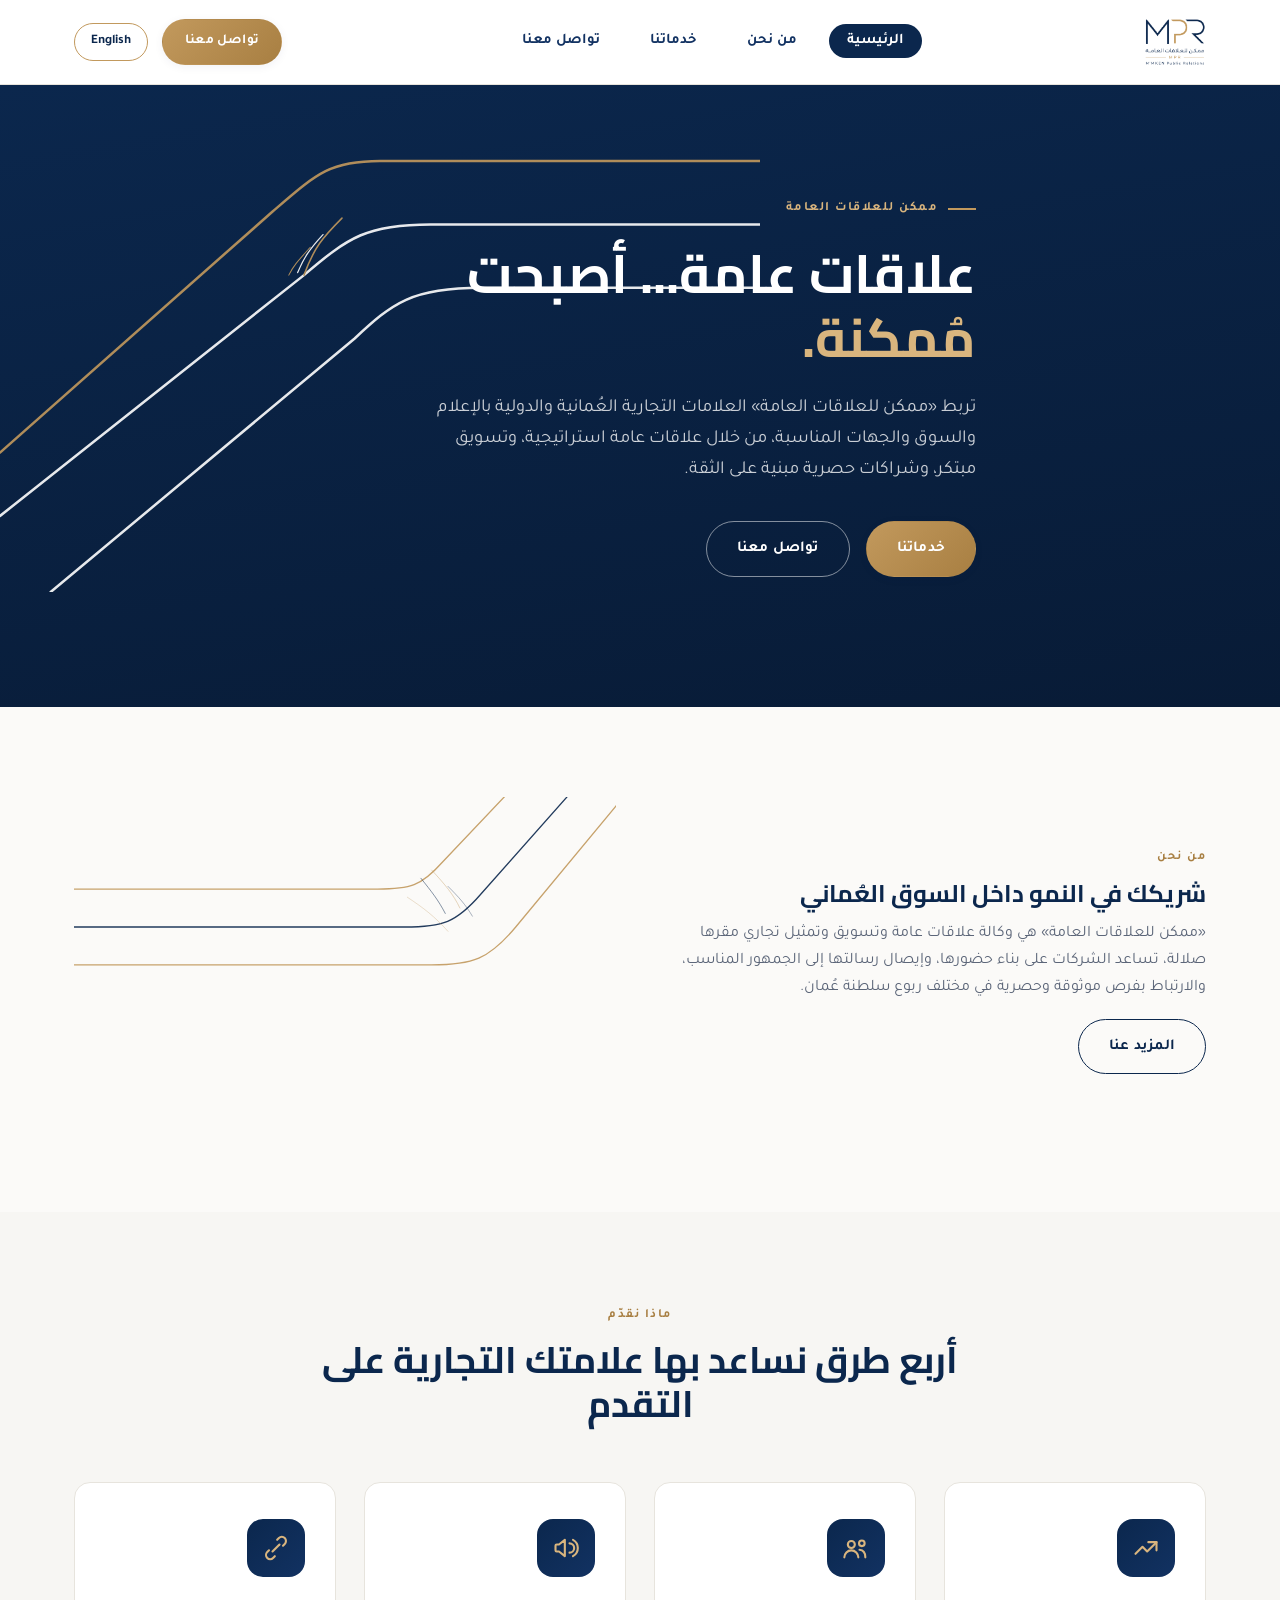
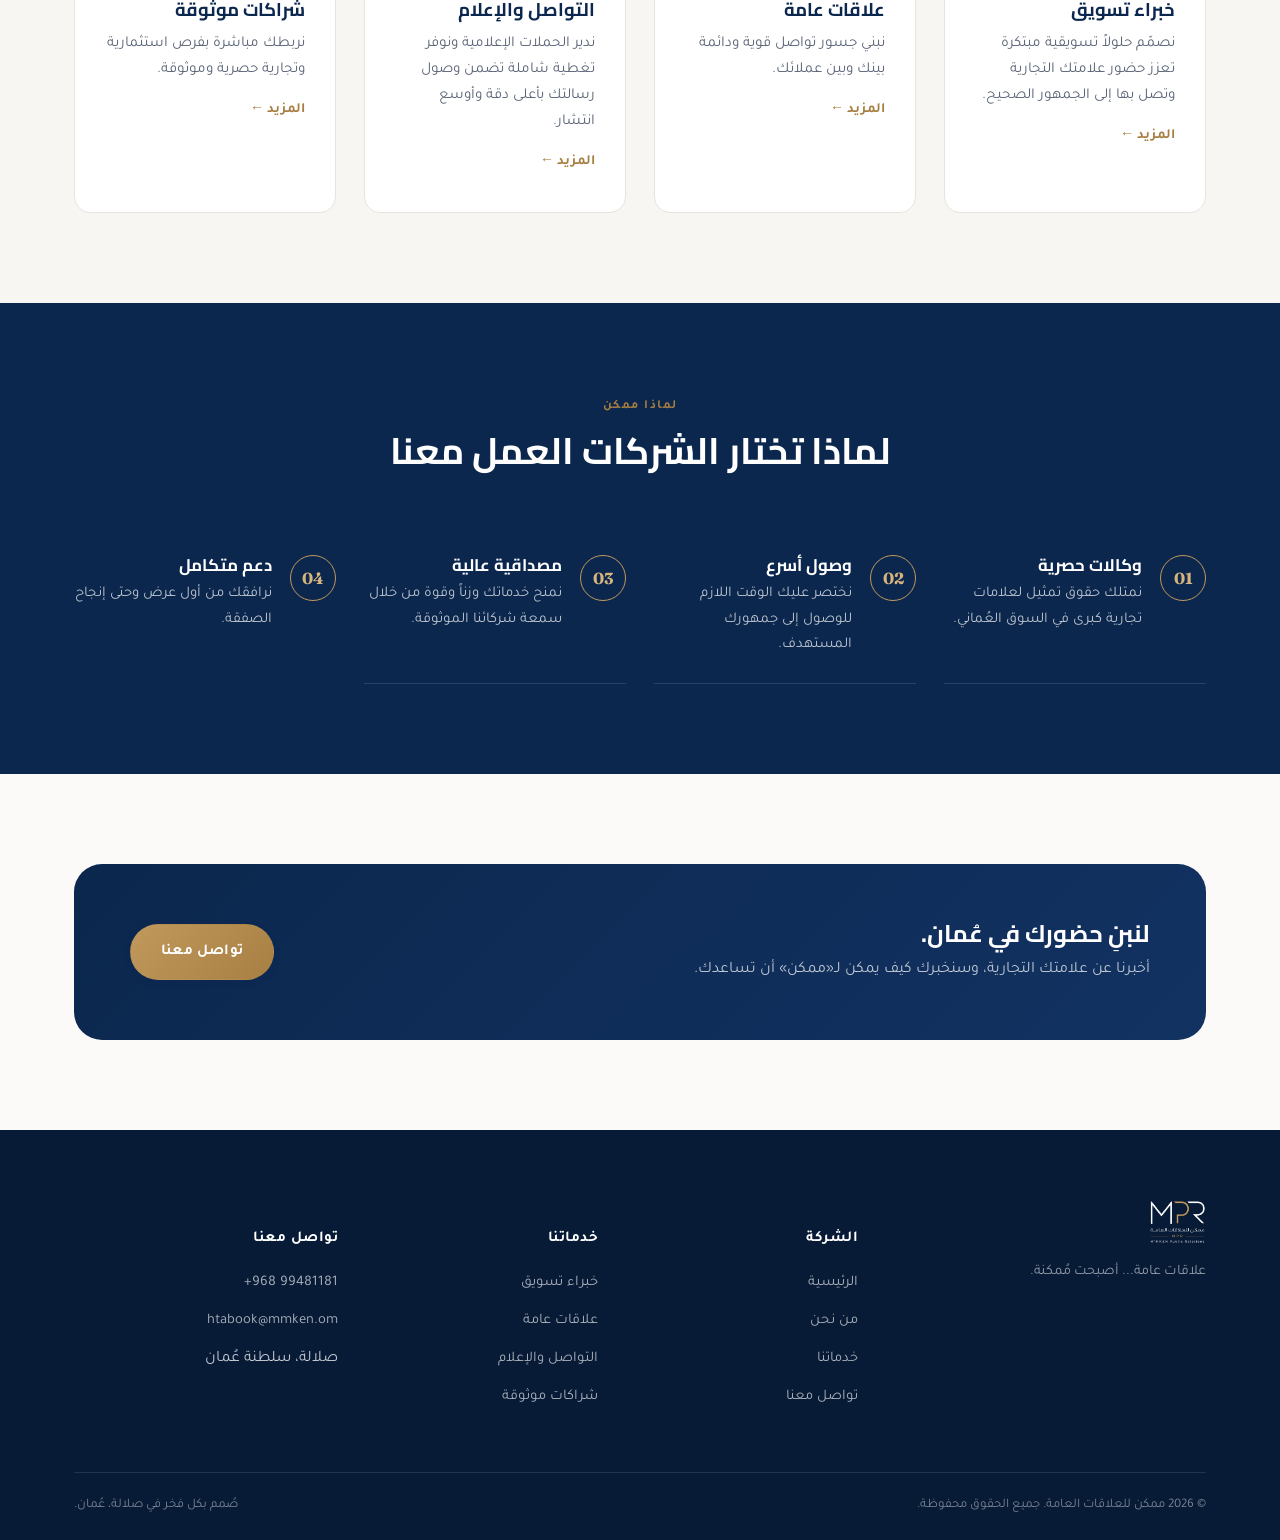
==== index.html @ 1b8ae1e1 "Initial commit: MPR bilingual website Bilingual (Arabic/English) multi-page site for M'mken Public R" ====
<!doctype html>
<html lang="ar" dir="rtl">
<head>
<meta charset="UTF-8">
<meta name="viewport" content="width=device-width, initial-scale=1.0">
<title>ممكن للعلاقات العامة | MPR</title>
<meta name="description" content="ممكن للعلاقات العامة (MPR) — وكالة علاقات عامة وتسويق وشراكات تجارية حصرية مقرها صلالة، سلطنة عُمان.">
<link rel="icon" href="assets/images/logo/favicon-32.png" sizes="32x32">
<link rel="icon" href="assets/images/logo/favicon-256.png" sizes="256x256">
<link rel="apple-touch-icon" href="assets/images/logo/favicon-180.png">
<link rel="preconnect" href="https://fonts.googleapis.com">
<link href="https://fonts.googleapis.com/css2?family=Cairo:wght@400;500;600;700;800&family=Tajawal:wght@400;500;700;800&family=Fraunces:ital,wght@0,500;0,600;0,700;1,500&family=Inter:wght@400;500;600&display=swap" rel="stylesheet">
<link rel="stylesheet" href="assets/css/style.css">
</head>
<body>

<header class="site-header">
  <div class="wrap">
    <a href="index.html" class="brand">
      <img src="assets/images/logo/mpr-logo-color.png" alt="ممكن للعلاقات العامة">
    </a>
    <nav class="main-nav">
      <ul>
        <li><a href="index.html" class="active">الرئيسية</a></li>
        <li><a href="about.html">من نحن</a></li>
        <li><a href="services.html">خدماتنا</a></li>
        <li><a href="contact.html">تواصل معنا</a></li>
      </ul>
      <a href="en/index.html" class="lang-switch lang-switch-mobile">English ⇄</a>
    </nav>
    <div class="header-actions">
      <a href="contact.html" class="btn btn-gold btn-sm header-cta">تواصل معنا</a>
      <a href="en/index.html" class="lang-switch desktop-only">English</a>
      <button class="nav-toggle" aria-label="القائمة"><span></span><span></span><span></span></button>
    </div>
  </div>
</header>

<section class="hero">
  <img class="pattern" src="assets/images/pattern-corner-dark.svg" alt="">
  <div class="container hero-inner">
    <span class="eyebrow">ممكن للعلاقات العامة</span>
    <h1>علاقات عامة... أصبحت <em>مُمكنة.</em></h1>
    <p class="lead">تربط «ممكن للعلاقات العامة» العلامات التجارية العُمانية والدولية بالإعلام والسوق والجهات المناسبة، من خلال علاقات عامة استراتيجية، وتسويق مبتكر، وشراكات حصرية مبنية على الثقة.</p>
    <div class="hero-actions">
      <a href="services.html" class="btn btn-gold">خدماتنا</a>
      <a href="contact.html" class="btn btn-outline">تواصل معنا</a>
    </div>
  </div>
</section>

<section>
  <div class="container grid-2">
    <div>
      <span class="tag">من نحن</span>
      <h2>شريكك في النمو داخل السوق العُماني</h2>
      <p>«ممكن للعلاقات العامة» هي وكالة علاقات عامة وتسويق وتمثيل تجاري مقرها صلالة، تساعد الشركات على بناء حضورها، وإيصال رسالتها إلى الجمهور المناسب، والارتباط بفرص موثوقة وحصرية في مختلف ربوع سلطنة عُمان.</p>
      <a href="about.html" class="btn btn-outline-navy">المزيد عنا</a>
    </div>
    <div>
      <img src="assets/images/pattern-corner-light.svg" alt="" style="width:100%;opacity:.9;">
    </div>
  </div>
</section>

<section class="bg-off">
  <div class="container">
    <div class="section-head center">
      <span class="tag">ماذا نقدّم</span>
      <h2>أربع طرق نساعد بها علامتك التجارية على التقدم</h2>
    </div>
    <div class="grid-4">
      <div class="card">
        <div class="icon"><svg viewBox="0 0 24 24" fill="none" stroke-width="1.8" stroke-linecap="round" stroke-linejoin="round"><polyline points="3,17 9,11 13,15 21,7"/><polyline points="14,7 21,7 21,14"/></svg></div>
        <h3>خبراء تسويق</h3>
        <p>نصمّم حلولاً تسويقية مبتكرة تعزز حضور علامتك التجارية وتصل بها إلى الجمهور الصحيح.</p>
        <a href="services.html" class="more">المزيد ←</a>
      </div>
      <div class="card">
        <div class="icon"><svg viewBox="0 0 24 24" fill="none" stroke-width="1.8" stroke-linecap="round" stroke-linejoin="round"><circle cx="8" cy="9" r="3"/><path d="M2 20c0-3.3 2.7-6 6-6s6 2.7 6 6"/><circle cx="17" cy="8" r="2.4"/><path d="M15 13.5c2.9.3 5 2.6 5 6.5"/></svg></div>
        <h3>علاقات عامة</h3>
        <p>نبني جسور تواصل قوية ودائمة بينك وبين عملائك.</p>
        <a href="services.html" class="more">المزيد ←</a>
      </div>
      <div class="card">
        <div class="icon"><svg viewBox="0 0 24 24" fill="none" stroke-width="1.8" stroke-linecap="round" stroke-linejoin="round"><path d="M3 10v4a1 1 0 001 1h2l5 4V5l-5 4H4a1 1 0 00-1 1z"/><path d="M15 8a4 4 0 010 8"/><path d="M18 5a8 8 0 010 14"/></svg></div>
        <h3>التواصل والإعلام</h3>
        <p>ندير الحملات الإعلامية ونوفر تغطية شاملة تضمن وصول رسالتك بأعلى دقة وأوسع انتشار.</p>
        <a href="services.html" class="more">المزيد ←</a>
      </div>
      <div class="card">
        <div class="icon"><svg viewBox="0 0 24 24" fill="none" stroke-width="1.8" stroke-linecap="round" stroke-linejoin="round"><path d="M9 15l6-6"/><path d="M13 5l1.5-1.5a3.5 3.5 0 015 5L18 10"/><path d="M11 19l-1.5 1.5a3.5 3.5 0 01-5-5L6 14"/></svg></div>
        <h3>شراكات موثوقة</h3>
        <p>نربطك مباشرة بفرص استثمارية وتجارية حصرية وموثوقة.</p>
        <a href="services.html" class="more">المزيد ←</a>
      </div>
    </div>
  </div>
</section>

<section class="bg-navy">
  <div class="container">
    <div class="section-head center">
      <span class="tag">لماذا ممكن</span>
      <h2 style="color:#fff">لماذا تختار الشركات العمل معنا</h2>
    </div>
    <div class="grid-4">
      <div class="why-item">
        <div class="num">01</div>
        <div><h4>وكالات حصرية</h4><p>نمتلك حقوق تمثيل لعلامات تجارية كبرى في السوق العُماني.</p></div>
      </div>
      <div class="why-item">
        <div class="num">02</div>
        <div><h4>وصول أسرع</h4><p>نختصر عليك الوقت اللازم للوصول إلى جمهورك المستهدف.</p></div>
      </div>
      <div class="why-item">
        <div class="num">03</div>
        <div><h4>مصداقية عالية</h4><p>نمنح خدماتك وزناً وقوة من خلال سمعة شركائنا الموثوقة.</p></div>
      </div>
      <div class="why-item">
        <div class="num">04</div>
        <div><h4>دعم متكامل</h4><p>نرافقك من أول عرض وحتى إنجاح الصفقة.</p></div>
      </div>
    </div>
  </div>
</section>

<section>
  <div class="container">
    <div class="cta-band">
      <div>
        <h3>لنبنِ حضورك في عُمان.</h3>
        <p>أخبرنا عن علامتك التجارية، وسنخبرك كيف يمكن لـ«ممكن» أن تساعدك.</p>
      </div>
      <a href="contact.html" class="btn btn-gold">تواصل معنا</a>
    </div>
  </div>
</section>

<footer class="site-footer">
  <div class="container">
    <div class="footer-grid">
      <div>
        <img src="assets/images/logo/mpr-logo-reversed.png" alt="ممكن للعلاقات العامة">
        <p>علاقات عامة... أصبحت مُمكنة.</p>
      </div>
      <div>
        <h5>الشركة</h5>
        <ul>
          <li><a href="index.html">الرئيسية</a></li>
          <li><a href="about.html">من نحن</a></li>
          <li><a href="services.html">خدماتنا</a></li>
          <li><a href="contact.html">تواصل معنا</a></li>
        </ul>
      </div>
      <div>
        <h5>خدماتنا</h5>
        <ul>
          <li><a href="services.html">خبراء تسويق</a></li>
          <li><a href="services.html">علاقات عامة</a></li>
          <li><a href="services.html">التواصل والإعلام</a></li>
          <li><a href="services.html">شراكات موثوقة</a></li>
        </ul>
      </div>
      <div>
        <h5>تواصل معنا</h5>
        <ul>
          <li><a href="tel:+96899481181">99481181 968+</a></li>
          <li><a href="mailto:htabook@mmken.om">htabook@mmken.om</a></li>
          <li><span>صلالة، سلطنة عُمان</span></li>
        </ul>
      </div>
    </div>
    <div class="footer-bottom">
      <span>© 2026 ممكن للعلاقات العامة. جميع الحقوق محفوظة.</span>
      <span>صُمم بكل فخر في صلالة، عُمان.</span>
    </div>
  </div>
</footer>

<script src="assets/js/main.js"></script>
</body>
</html>
---- assets/css/style.css ----
/* ===================================================================
   MPR — M'mken Public Relations — Design System
   =================================================================== */

:root{
  --navy-900:#081B36;
  --navy-800:#0B274D;
  --navy-700:#123262;
  --navy-600:#1B4079;
  --gold-600:#A87F42;
  --gold-500:#C2995D;
  --gold-300:#D9B57E;
  --gold-100:#F3E6D0;
  --white:#FFFFFF;
  --off-white:#F7F6F3;
  --paper:#FBFAF8;
  --ink:#16233D;
  --gray-600:#5B6578;
  --gray-400:#8891A0;
  --gray-200:#E4E6EC;
  --line:#E7E4DD;

  --shadow-sm: 0 2px 10px rgba(11,39,77,0.06);
  --shadow-md: 0 10px 30px rgba(11,39,77,0.10);
  --shadow-lg: 0 20px 60px rgba(11,39,77,0.16);

  --radius-sm: 10px;
  --radius-md: 16px;
  --radius-lg: 28px;

  --container: 1180px;
  --font-en-head: 'Fraunces', 'Georgia', serif;
  --font-en-body: 'Inter', 'Segoe UI', sans-serif;
  --font-ar-head: 'Cairo', 'Tahoma', sans-serif;
  --font-ar: 'Tajawal', 'Tahoma', sans-serif;
}

*,*::before,*::after{box-sizing:border-box;}
html{scroll-behavior:smooth;}
body{
  margin:0;
  background:var(--paper);
  color:var(--ink);
  font-family:var(--font-en-body);
  font-size:16px;
  line-height:1.7;
  -webkit-font-smoothing:antialiased;
  overflow-x:hidden;
}
html[lang="ar"] body{ font-family:var(--font-ar); }

h1,h2,h3,h4{
  font-family:var(--font-en-head);
  color:var(--navy-800);
  line-height:1.2;
  margin:0 0 .5em;
  font-weight:600;
  letter-spacing:-.01em;
}
html[lang="ar"] h1, html[lang="ar"] h2, html[lang="ar"] h3, html[lang="ar"] h4{
  font-family:var(--font-ar-head);
  font-weight:700;
  letter-spacing:0;
}
p{margin:0 0 1em;color:var(--gray-600);}
a{color:inherit;text-decoration:none;}
img{max-width:100%;display:block;}
ul{margin:0;padding:0;list-style:none;}
button{font-family:inherit;}

.container{
  max-width:var(--container);
  margin:0 auto;
  padding:0 24px;
}

/* ---------- Buttons ---------- */
.btn{
  display:inline-flex;
  align-items:center;
  gap:8px;
  padding:14px 30px;
  border-radius:999px;
  font-weight:600;
  font-size:.95rem;
  letter-spacing:.2px;
  transition:all .25s ease;
  border:1.5px solid transparent;
  cursor:pointer;
  white-space:nowrap;
}
.btn-gold{
  background:linear-gradient(135deg, var(--gold-500), var(--gold-600));
  color:var(--white);
  box-shadow:var(--shadow-sm);
}
.btn-sm{ padding:10px 22px; font-size:.85rem; }
.btn-gold:hover{ transform:translateY(-2px); box-shadow:var(--shadow-md); }
.btn-outline{
  background:transparent;
  border-color:rgba(255,255,255,.5);
  color:var(--white);
}
.btn-outline:hover{ background:rgba(255,255,255,.12); border-color:#fff; }
.btn-outline-navy{
  background:transparent;
  border-color:var(--navy-800);
  color:var(--navy-800);
}
.btn-outline-navy:hover{ background:var(--navy-800); color:#fff; }

/* ---------- Header ---------- */
.site-header{
  position:sticky; top:0; z-index:1000;
  background:var(--white);
  border-bottom:1px solid var(--line);
  box-shadow:0 1px 0 rgba(11,39,77,.03);
  transition:box-shadow .25s ease;
}
.site-header .wrap{
  display:flex; align-items:center; justify-content:space-between;
  padding:18px 24px;
  max-width:var(--container);
  margin:0 auto;
  gap:24px;
}
.brand{ display:flex; align-items:center; gap:10px; }
.brand img{ height:48px; width:auto; }

.main-nav{ display:flex; align-items:center; gap:36px; }
.main-nav ul{ display:flex; align-items:center; gap:14px; }
.main-nav a{
  font-weight:600; font-size:.92rem; color:var(--navy-700);
  position:relative; padding:10px 18px; border-radius:999px;
  transition:background .2s ease, color .2s ease;
}
.main-nav a:hover{ background:var(--off-white); color:var(--navy-800); }
.main-nav a.active{ color:var(--white); background:var(--navy-800); }

.header-actions{ display:flex; align-items:center; gap:14px; }
.header-cta{ display:inline-flex; }
.lang-switch{
  display:flex; align-items:center; gap:6px;
  border:1.5px solid var(--gold-500); border-radius:999px;
  padding:7px 16px; font-weight:600; font-size:.82rem; color:var(--navy-800);
  transition:background .2s ease, color .2s ease;
}
.lang-switch:hover{ background:var(--navy-800); border-color:var(--navy-800); color:#fff; }

.lang-switch-mobile{ display:none; }

.nav-toggle{
  display:none; flex-direction:column; gap:5px; background:none; border:none; cursor:pointer; padding:6px;
}
.nav-toggle span{ width:26px; height:2.5px; background:var(--navy-800); border-radius:2px; }

/* ---------- Hero ---------- */
.hero{
  position:relative;
  background:linear-gradient(170deg, var(--navy-800) 0%, var(--navy-900) 100%);
  color:#fff;
  overflow:hidden;
  padding:110px 0 130px;
}
.hero .pattern{
  position:absolute; inset-inline-end:0; top:0; width:min(760px,70%); height:auto; opacity:.9; pointer-events:none;
}
html[dir="rtl"] .hero .pattern{ transform:scaleX(-1); }
.hero-inner{ position:relative; z-index:2; max-width:720px; }
.eyebrow{
  display:inline-flex; align-items:center; gap:10px;
  color:var(--gold-300); font-weight:600; letter-spacing:1.5px; text-transform:uppercase; font-size:.8rem;
  margin-bottom:22px;
}
.eyebrow::before{ content:''; width:28px; height:2px; background:var(--gold-500); }
.hero h1{
  color:#fff; font-size:clamp(2.2rem, 4.2vw, 3.4rem); margin-bottom:22px;
}
.hero h1 em{ font-style:normal; color:var(--gold-300); }
.hero p.lead{
  color:rgba(255,255,255,.78); font-size:1.15rem; max-width:560px; margin-bottom:34px;
}
.hero-actions{ display:flex; gap:16px; flex-wrap:wrap; }

.page-hero{
  position:relative;
  background:linear-gradient(170deg, var(--navy-800) 0%, var(--navy-900) 100%);
  color:#fff; padding:80px 0 90px; overflow:hidden;
}
.page-hero .pattern{ position:absolute; inset-inline-end:0; top:0; width:min(560px,60%); opacity:.85; }
html[dir="rtl"] .page-hero .pattern{ transform:scaleX(-1); }
.page-hero .wrap{ position:relative; z-index:2; }
.page-hero .crumb{ color:var(--gold-300); font-weight:600; font-size:.85rem; letter-spacing:1px; text-transform:uppercase; margin-bottom:14px; display:block;}
.page-hero h1{ color:#fff; font-size:clamp(1.9rem,3.6vw,2.8rem); max-width:700px; }
.page-hero p{ color:rgba(255,255,255,.75); max-width:600px; font-size:1.05rem; margin-top:14px; }

/* ---------- Sections ---------- */
section{ padding:90px 0; }
.section-sm{ padding:60px 0; }
.section-head{ max-width:640px; margin-bottom:56px; }
.section-head.center{ margin-inline:auto; text-align:center; }
.tag{
  display:inline-block; color:var(--gold-600); font-weight:700; letter-spacing:1.5px;
  text-transform:uppercase; font-size:.78rem; margin-bottom:12px;
}
.section-head h2{ font-size:clamp(1.6rem, 3vw, 2.3rem); }
.bg-navy{ background:var(--navy-800); color:#fff; }
.bg-navy h2, .bg-navy h3, .bg-navy h4{ color:#fff; }
.bg-navy p{ color:rgba(255,255,255,.72); }
.bg-off{ background:var(--off-white); }

/* ---------- Grids & Cards ---------- */
.grid-4{ display:grid; grid-template-columns:repeat(4,1fr); gap:28px; }
.grid-2{ display:grid; grid-template-columns:1fr 1fr; gap:48px; align-items:center; }
.grid-3{ display:grid; grid-template-columns:repeat(3,1fr); gap:28px; }

.card{
  background:#fff; border:1px solid var(--line); border-radius:var(--radius-md);
  padding:36px 30px; transition:all .3s ease; height:100%;
}
.card:hover{ box-shadow:var(--shadow-md); transform:translateY(-4px); border-color:transparent; }
.card .icon{
  width:58px; height:58px; border-radius:16px;
  background:linear-gradient(135deg, var(--navy-800), var(--navy-700));
  display:flex; align-items:center; justify-content:center; margin-bottom:22px;
}
.card .icon svg{ width:28px; height:28px; stroke:var(--gold-300); }
.card h3{ font-size:1.15rem; margin-bottom:10px; }
.card p{ font-size:.95rem; margin-bottom:0; }
.card a.more{ color:var(--gold-600); font-weight:600; font-size:.88rem; display:inline-flex; align-items:center; gap:6px; margin-top:16px; }

.why-item{ display:flex; gap:18px; padding:26px 0; border-bottom:1px solid rgba(255,255,255,.12); }
.why-item:last-child{ border-bottom:none; }
.why-item .num{
  flex:0 0 auto; width:46px; height:46px; border-radius:50%;
  border:1.5px solid var(--gold-500); color:var(--gold-300);
  display:flex; align-items:center; justify-content:center; font-weight:700; font-family:var(--font-en-head);
}
.why-item h4{ color:#fff; margin-bottom:6px; font-size:1.05rem; }
.why-item p{ margin-bottom:0; font-size:.93rem; }

/* ---------- Service detail blocks ---------- */
.service-block{ padding:70px 0; border-bottom:1px solid var(--line); }
.service-block:last-of-type{ border-bottom:none; }
.service-media{
  border-radius:var(--radius-lg);
  background:linear-gradient(145deg, var(--navy-800), var(--navy-600));
  aspect-ratio:4/3; position:relative; overflow:hidden;
  display:flex; align-items:center; justify-content:center;
}
.service-media svg{ width:34%; height:34%; stroke:var(--gold-300); opacity:.9; }
.service-media .pattern{ position:absolute; inset-inline-end:-10%; bottom:-10%; width:70%; opacity:.5; }
.service-index{
  font-family:var(--font-en-head); font-weight:700; font-size:.85rem; color:var(--gold-600);
  letter-spacing:1.5px; margin-bottom:10px; display:block;
}
.service-list{ margin-top:22px; display:flex; flex-direction:column; gap:12px; }
.service-list li{ display:flex; gap:12px; align-items:flex-start; color:var(--ink); font-size:.96rem; }
.service-list li svg{ flex:0 0 auto; width:18px; height:18px; stroke:var(--gold-600); margin-top:3px; }

/* ---------- Stats ---------- */
.stats{ display:grid; grid-template-columns:repeat(4,1fr); gap:24px; text-align:center; }
.stats .stat strong{ display:block; font-family:var(--font-en-head); font-size:2.2rem; color:var(--gold-500); }
.stats .stat span{ color:rgba(255,255,255,.7); font-size:.85rem; letter-spacing:.3px; }

/* ---------- CTA band ---------- */
.cta-band{
  background:linear-gradient(135deg, var(--navy-800), var(--navy-700));
  border-radius:var(--radius-lg);
  padding:56px; display:flex; align-items:center; justify-content:space-between; gap:30px;
  color:#fff; flex-wrap:wrap; position:relative; overflow:hidden;
}
.cta-band h3{ color:#fff; margin-bottom:8px; font-size:1.5rem; }
.cta-band p{ color:rgba(255,255,255,.72); margin-bottom:0; }

/* ---------- Contact ---------- */
.contact-grid{ display:grid; grid-template-columns:1fr 1.1fr; gap:50px; }
.contact-card{
  background:#fff; border:1px solid var(--line); border-radius:var(--radius-md);
  padding:28px; display:flex; gap:18px; align-items:flex-start; margin-bottom:18px;
}
.contact-card .icon{
  width:50px; height:50px; border-radius:14px; flex:0 0 auto;
  background:var(--gold-100); display:flex; align-items:center; justify-content:center;
}
.contact-card .icon svg{ width:24px; height:24px; stroke:var(--gold-600); }
.contact-card h4{ margin-bottom:4px; font-size:1rem; }
.contact-card a{ color:var(--navy-800); font-weight:600; }
.contact-card a:hover{ color:var(--gold-600); }

form.contact-form{ background:#fff; border:1px solid var(--line); border-radius:var(--radius-lg); padding:36px; }
.form-row{ display:grid; grid-template-columns:1fr 1fr; gap:18px; margin-bottom:18px; }
.form-group{ margin-bottom:18px; display:flex; flex-direction:column; gap:8px; }
.form-group label{ font-size:.85rem; font-weight:600; color:var(--navy-800); }
.form-group input, .form-group textarea{
  border:1.5px solid var(--gray-200); border-radius:10px; padding:13px 16px; font-family:inherit; font-size:.95rem;
  background:var(--off-white); transition:border-color .2s;
}
.form-group input:focus, .form-group textarea:focus{ outline:none; border-color:var(--gold-500); background:#fff; }
.form-group textarea{ resize:vertical; min-height:120px; }

.map-note{
  margin-top:8px; border-radius:var(--radius-md); overflow:hidden; border:1px solid var(--line);
  background:var(--off-white); padding:40px; text-align:center; color:var(--gray-600);
}

/* ---------- Footer ---------- */
footer.site-footer{ background:var(--navy-900); color:rgba(255,255,255,.75); padding:70px 0 0; }
.footer-grid{ display:grid; grid-template-columns:1.4fr 1fr 1fr 1.2fr; gap:40px; padding-bottom:50px; border-bottom:1px solid rgba(255,255,255,.1); }
.footer-grid img{ height:44px; margin-bottom:16px; }
.footer-grid p{ color:rgba(255,255,255,.55); font-size:.9rem; }
.footer-grid h5{ color:#fff; font-size:.95rem; margin-bottom:18px; letter-spacing:.5px; }
.footer-grid ul li{ margin-bottom:11px; }
.footer-grid a{ color:rgba(255,255,255,.65); font-size:.92rem; }
.footer-grid a:hover{ color:var(--gold-300); }
.footer-bottom{ display:flex; justify-content:space-between; padding:22px 0; font-size:.82rem; color:rgba(255,255,255,.45); flex-wrap:wrap; gap:10px; }

/* ---------- Mobile ---------- */
@media (max-width: 980px){
  .grid-4{ grid-template-columns:repeat(2,1fr); }
  .grid-3{ grid-template-columns:repeat(2,1fr); }
  .grid-2{ grid-template-columns:1fr; }
  .contact-grid{ grid-template-columns:1fr; }
  .footer-grid{ grid-template-columns:1fr 1fr; }
  .stats{ grid-template-columns:repeat(2,1fr); gap:30px; }
}
@media (max-width: 760px){
  .main-nav{ position:fixed; inset-inline-start:0; top:71px; width:100%; height:0; overflow:hidden;
    background:#fff; flex-direction:column; align-items:flex-start; gap:0; transition:height .3s ease; z-index:999;}
  .main-nav.open{ height:calc(100vh - 71px); overflow-y:auto; }
  .main-nav ul{ flex-direction:column; width:100%; padding:20px 24px; gap:0; }
  .main-nav ul li{ width:100%; border-bottom:1px solid var(--line); }
  .main-nav ul li a{ display:block; padding:16px 4px; border-radius:0; background:none !important; }
  .main-nav ul li a.active{ color:var(--gold-600); }
  .main-nav > .lang-switch-mobile{ display:flex; padding:14px 24px; margin:10px 24px 0; width:fit-content; }
  .nav-toggle{ display:flex; }
  .header-actions .lang-switch.desktop-only{ display:none; }
  .header-cta{ display:none; }
  .grid-4{ grid-template-columns:1fr; }
  .grid-3{ grid-template-columns:1fr; }
  .form-row{ grid-template-columns:1fr; }
  .cta-band{ flex-direction:column; text-align:center; padding:40px 26px; }
  .footer-grid{ grid-template-columns:1fr; gap:30px; }
  section{ padding:60px 0; }
  .hero{ padding:70px 0 90px; }
  .service-block .grid-2{ gap:30px; }
}
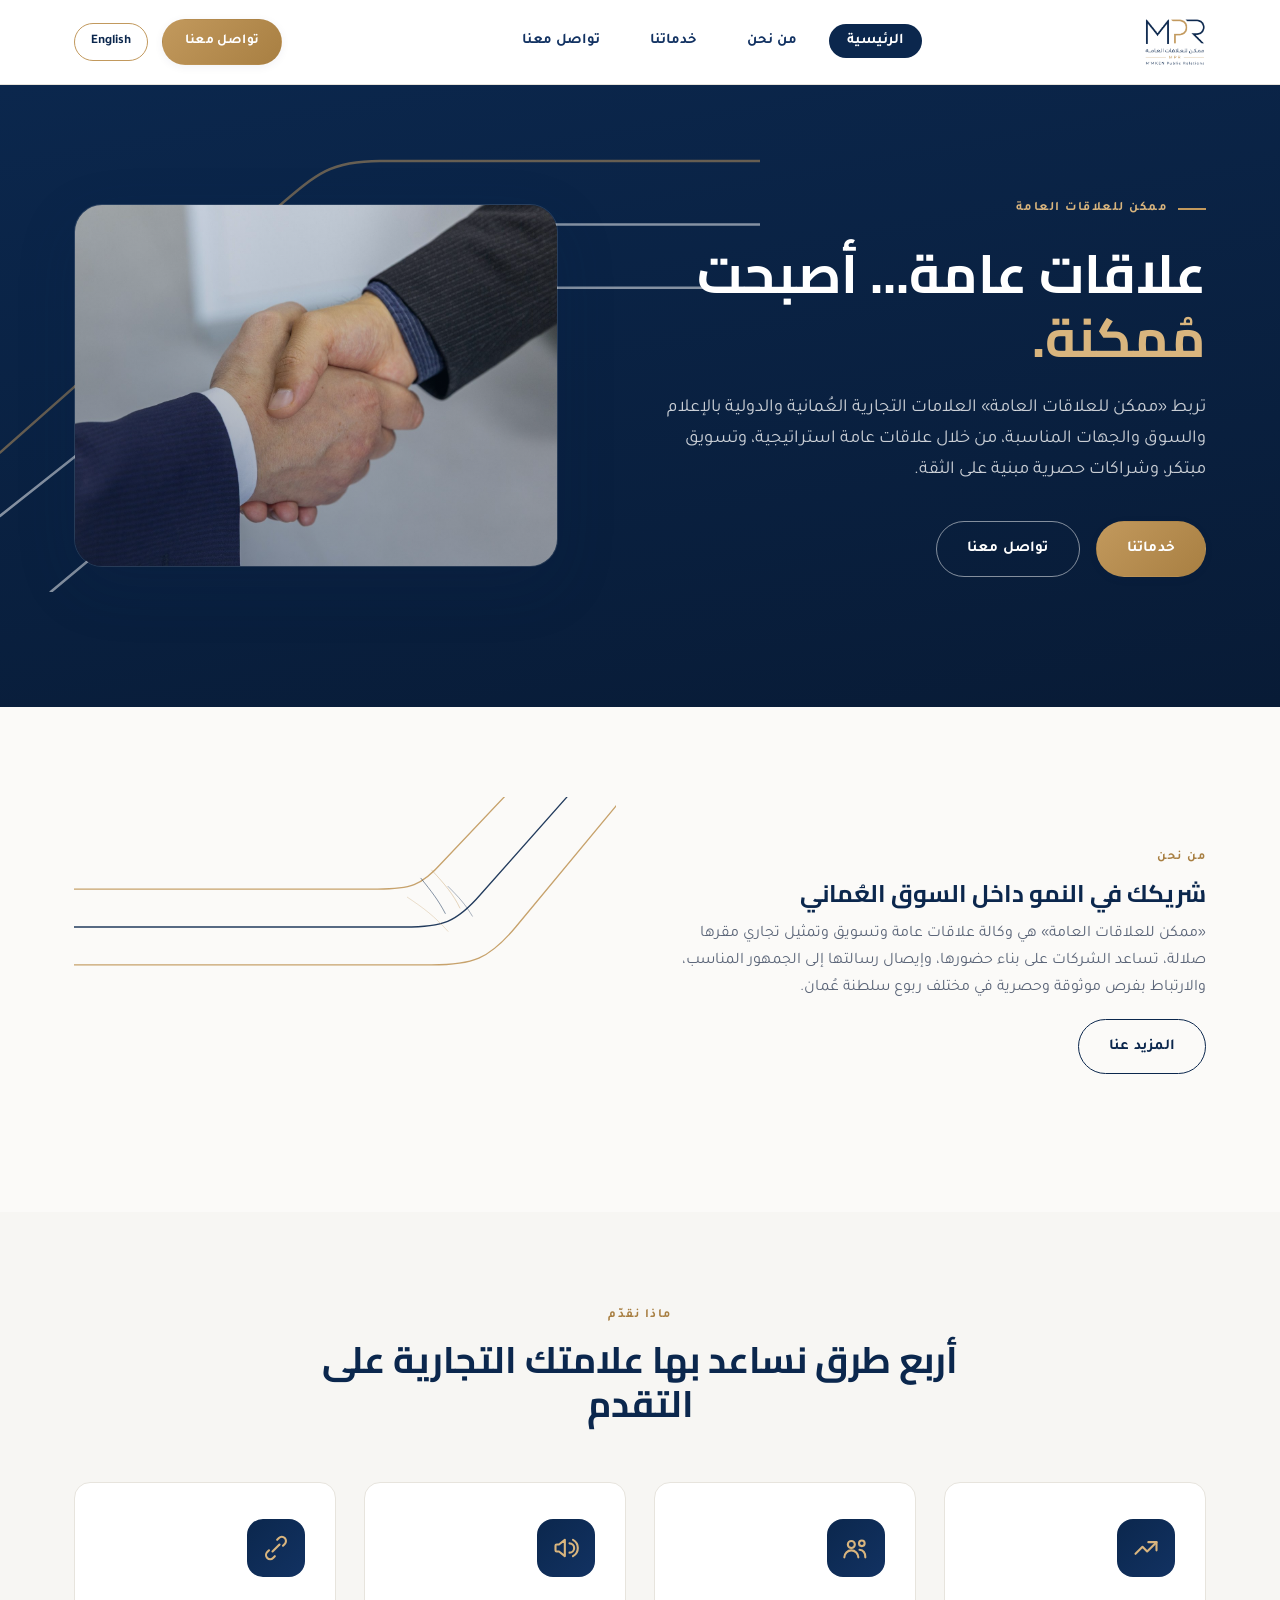
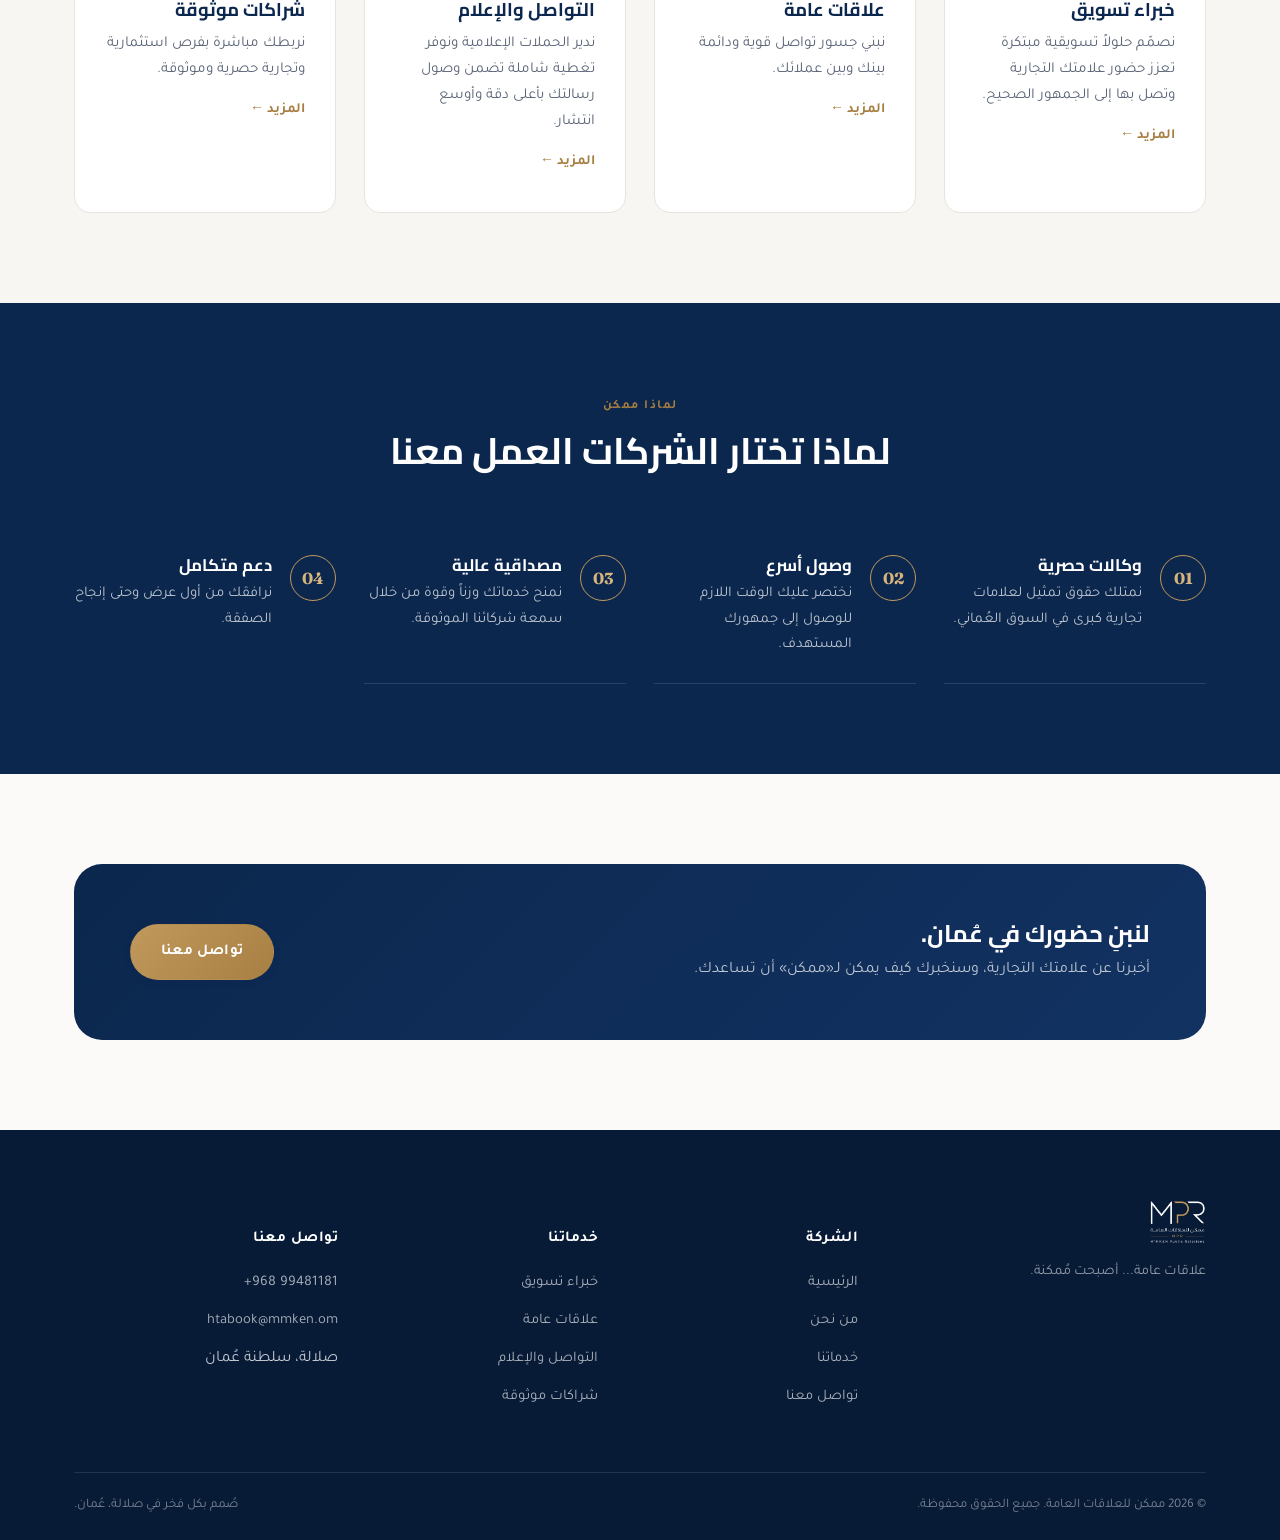
==== commit f4e8e928: "Add real stock photography to hero, about, and services pages Sourced free Pexels photos matched to " ====
--- a/index.html
+++ b/index.html
@@ -38,13 +38,18 @@
 
 <section class="hero">
   <img class="pattern" src="assets/images/pattern-corner-dark.svg" alt="">
-  <div class="container hero-inner">
-    <span class="eyebrow">ممكن للعلاقات العامة</span>
-    <h1>علاقات عامة... أصبحت <em>مُمكنة.</em></h1>
-    <p class="lead">تربط «ممكن للعلاقات العامة» العلامات التجارية العُمانية والدولية بالإعلام والسوق والجهات المناسبة، من خلال علاقات عامة استراتيجية، وتسويق مبتكر، وشراكات حصرية مبنية على الثقة.</p>
-    <div class="hero-actions">
-      <a href="services.html" class="btn btn-gold">خدماتنا</a>
-      <a href="contact.html" class="btn btn-outline">تواصل معنا</a>
+  <div class="container hero-grid">
+    <div class="hero-inner">
+      <span class="eyebrow">ممكن للعلاقات العامة</span>
+      <h1>علاقات عامة... أصبحت <em>مُمكنة.</em></h1>
+      <p class="lead">تربط «ممكن للعلاقات العامة» العلامات التجارية العُمانية والدولية بالإعلام والسوق والجهات المناسبة، من خلال علاقات عامة استراتيجية، وتسويق مبتكر، وشراكات حصرية مبنية على الثقة.</p>
+      <div class="hero-actions">
+        <a href="services.html" class="btn btn-gold">خدماتنا</a>
+        <a href="contact.html" class="btn btn-outline">تواصل معنا</a>
+      </div>
+    </div>
+    <div class="hero-media">
+      <img src="assets/images/stock/hero-handshake.jpg" alt="مصافحة بين شريكين أعمال تتويجاً لاتفاق ناجح">
     </div>
   </div>
 </section>
--- a/assets/css/style.css
+++ b/assets/css/style.css
@@ -163,10 +163,20 @@
   padding:110px 0 130px;
 }
 .hero .pattern{
-  position:absolute; inset-inline-end:0; top:0; width:min(760px,70%); height:auto; opacity:.9; pointer-events:none;
+  position:absolute; inset-inline-end:0; top:0; width:min(760px,70%); height:auto; opacity:.5; pointer-events:none;
 }
 html[dir="rtl"] .hero .pattern{ transform:scaleX(-1); }
-.hero-inner{ position:relative; z-index:2; max-width:720px; }
+.hero-grid{ position:relative; z-index:2; display:grid; grid-template-columns:1.1fr .9fr; gap:56px; align-items:center; }
+.hero-inner{ max-width:620px; }
+.hero-media{
+  position:relative; border-radius:var(--radius-lg); overflow:hidden; box-shadow:var(--shadow-lg);
+  aspect-ratio:4/3; border:1px solid rgba(255,255,255,.12);
+}
+.hero-media img{ width:100%; height:100%; object-fit:cover; }
+.hero-media::after{
+  content:''; position:absolute; inset:0;
+  background:linear-gradient(200deg, rgba(11,39,77,.05), rgba(8,27,54,.45));
+}
 .eyebrow{
   display:inline-flex; align-items:center; gap:10px;
   color:var(--gold-300); font-weight:600; letter-spacing:1.5px; text-transform:uppercase; font-size:.8rem;
@@ -248,8 +258,13 @@
   aspect-ratio:4/3; position:relative; overflow:hidden;
   display:flex; align-items:center; justify-content:center;
 }
-.service-media svg{ width:34%; height:34%; stroke:var(--gold-300); opacity:.9; }
-.service-media .pattern{ position:absolute; inset-inline-end:-10%; bottom:-10%; width:70%; opacity:.5; }
+.service-media img.cover{ position:absolute; inset:0; width:100%; height:100%; object-fit:cover; }
+.service-media::after{
+  content:''; position:absolute; inset:0;
+  background:linear-gradient(150deg, rgba(11,39,77,.78), rgba(18,50,98,.4));
+}
+.service-media svg{ position:relative; z-index:2; width:34%; height:34%; stroke:var(--gold-300); opacity:.95; }
+.service-media .pattern{ position:absolute; z-index:1; inset-inline-end:-10%; bottom:-10%; width:70%; opacity:.35; }
 .service-index{
   font-family:var(--font-en-head); font-weight:700; font-size:.85rem; color:var(--gold-600);
   letter-spacing:1.5px; margin-bottom:10px; display:block;
@@ -320,6 +335,8 @@
   .grid-4{ grid-template-columns:repeat(2,1fr); }
   .grid-3{ grid-template-columns:repeat(2,1fr); }
   .grid-2{ grid-template-columns:1fr; }
+  .hero-grid{ grid-template-columns:1fr; gap:36px; }
+  .hero-media{ aspect-ratio:16/10; }
   .contact-grid{ grid-template-columns:1fr; }
   .footer-grid{ grid-template-columns:1fr 1fr; }
   .stats{ grid-template-columns:repeat(2,1fr); gap:30px; }
